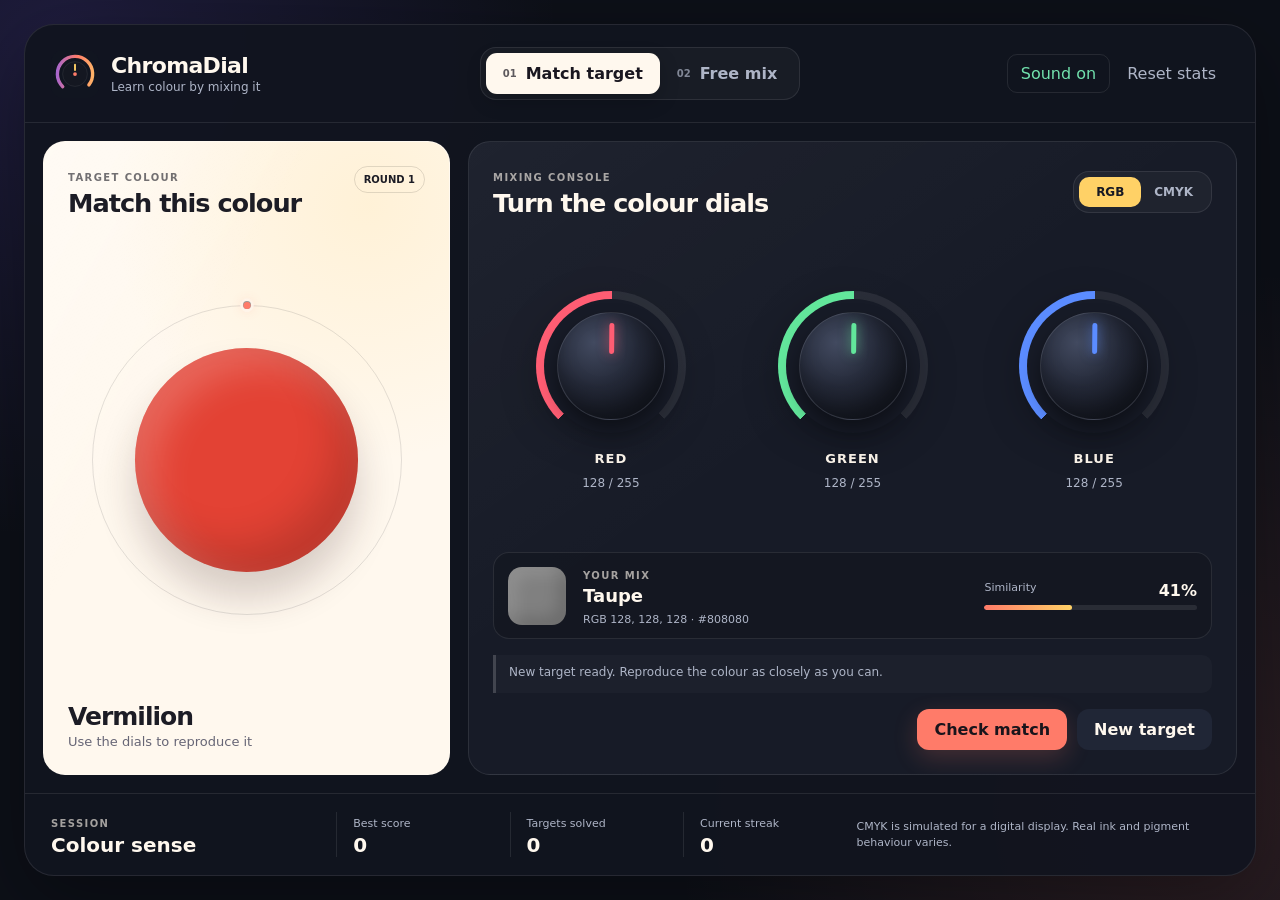
==== ChromaDial/index.html @ 20393825 "move files into ChromaDial folder" ====
<!doctype html>
<html lang="en">
<head>
  <meta charset="utf-8">
  <meta name="viewport" content="width=device-width, initial-scale=1">
  <meta name="theme-color" content="#10131d">
  <title>ChromaDial</title>
  <link rel="icon" href="assets/icon.svg" type="image/svg+xml">
  <link rel="stylesheet" href="styles.css">
</head>
<body>
  <main class="app-shell">
    <header class="topbar">
      <div class="brand" aria-label="ChromaDial home">
        <img src="assets/icon.svg" alt="" class="brand-icon">
        <div>
          <h1>ChromaDial</h1>
          <p>Learn colour by mixing it</p>
        </div>
      </div>

      <nav class="mode-switch" aria-label="Game mode">
        <button class="mode-button active" data-mode="match" type="button">
          <span class="mode-number">01</span>
          Match target
        </button>
        <button class="mode-button" data-mode="free" type="button">
          <span class="mode-number">02</span>
          Free mix
        </button>
      </nav>

      <div class="topbar-actions">
        <button id="soundButton" class="quiet-button sound-button" type="button" aria-label="Game sounds" aria-pressed="true" title="Turn game sounds off">
          Sound on
        </button>
        <button id="resetStatsButton" class="quiet-button" type="button" title="Reset saved statistics">
          Reset stats
        </button>
      </div>
    </header>

    <section class="workspace" aria-live="polite">
      <article class="colour-stage target-stage" id="targetStage">
        <div class="panel-heading">
          <div>
            <span class="eyebrow" id="stageEyebrow">TARGET COLOUR</span>
            <h2 id="stageTitle">Match this colour</h2>
          </div>
          <span class="round-chip" id="roundChip">ROUND 1</span>
        </div>

        <div class="colour-orbit target-orbit" id="targetOrbit">
          <div class="colour-disc" id="targetDisc"></div>
          <div class="orbit-ring"></div>
          <div class="orbit-runner orbit-runner-one" aria-hidden="true"><i></i></div>
          <div class="orbit-runner orbit-runner-two" aria-hidden="true"><i></i></div>
        </div>

        <div class="target-caption">
          <strong id="targetName">Loading…</strong>
          <span id="targetPrompt">Use the dials to reproduce it</span>
        </div>
      </article>

      <article class="mixer-panel">
        <div class="panel-heading mixer-heading">
          <div>
            <span class="eyebrow">MIXING CONSOLE</span>
            <h2>Turn the colour dials</h2>
          </div>
          <div class="model-switch" role="group" aria-label="Colour model">
            <button class="model-button active" data-model="rgb" type="button">RGB</button>
            <button class="model-button" data-model="cmyk" type="button">CMYK</button>
          </div>
        </div>

        <div id="knobRack" class="knob-rack" aria-label="Colour controls"></div>

        <div class="mix-readout">
          <div class="mixture-preview" id="mixturePreview" aria-label="Current mixed colour"></div>
          <div class="mix-data">
            <span class="eyebrow">YOUR MIX</span>
            <strong id="mixName">Slate</strong>
            <span id="mixValues">RGB 128, 128, 128 · #808080</span>
          </div>
          <div class="similarity-block" id="similarityBlock">
            <span>Similarity</span>
            <strong id="similarityValue">0%</strong>
            <div class="meter"><i id="similarityMeter"></i></div>
          </div>
        </div>

        <div class="feedback" id="feedback" data-tone="neutral">
          Turn a dial by dragging vertically, using the mouse wheel, or pressing the arrow keys.
        </div>

        <div class="action-row">
          <button id="randomiseButton" class="secondary-button" type="button">Random mix</button>
          <button id="checkButton" class="primary-button" type="button">Check match</button>
          <button id="newRoundButton" class="secondary-button" type="button">New target</button>
        </div>
      </article>
    </section>

    <footer class="stats-bar">
      <div class="stat-intro">
        <span class="eyebrow">SESSION</span>
        <strong>Colour sense</strong>
      </div>
      <div class="stat">
        <span>Best score</span>
        <strong id="bestStat">0</strong>
      </div>
      <div class="stat">
        <span>Targets solved</span>
        <strong id="solvedStat">0</strong>
      </div>
      <div class="stat">
        <span>Current streak</span>
        <strong id="streakStat">0</strong>
      </div>
      <p class="footer-note">CMYK is simulated for a digital display. Real ink and pigment behaviour varies.</p>
    </footer>
  </main>

  <canvas id="fireworksCanvas" class="fireworks-canvas" aria-hidden="true"></canvas>

  <script src="js/color-engine.js"></script>
  <script src="js/sound-effects.js"></script>
  <script src="js/app.js"></script>
</body>
</html>
---- ChromaDial/styles.css ----
:root {
  color-scheme: dark;
  --bg: #0d1018;
  --surface: #171b27;
  --surface-2: #202636;
  --cream: #fff8ee;
  --muted: #aeb5c7;
  --line: rgba(255, 255, 255, 0.09);
  --accent: #ff7b69;
  --accent-2: #ffd166;
  --good: #71e1ad;
  --danger: #ff6f91;
  --shadow: 0 24px 80px rgba(0, 0, 0, 0.35);
}

* { box-sizing: border-box; }

html, body { min-height: 100%; }

body {
  margin: 0;
  min-width: 760px;
  min-height: 640px;
  overflow: auto;
  font-family: "Segoe UI Variable", "Segoe UI", system-ui, sans-serif;
  color: var(--cream);
  background:
    radial-gradient(circle at 5% 5%, rgba(123, 92, 255, 0.16), transparent 31rem),
    radial-gradient(circle at 95% 90%, rgba(255, 123, 105, 0.13), transparent 34rem),
    var(--bg);
}

button { font: inherit; }

button:focus-visible,
[role="slider"]:focus-visible {
  outline: 3px solid rgba(255, 209, 102, 0.75);
  outline-offset: 4px;
}

.app-shell {
  width: min(1480px, calc(100vw - 48px));
  min-height: calc(100vh - 48px);
  margin: 24px auto;
  display: grid;
  grid-template-rows: auto 1fr auto;
  background: rgba(17, 21, 31, 0.94);
  border: 1px solid var(--line);
  border-radius: 30px;
  box-shadow: var(--shadow);
  overflow: hidden;
}

.topbar {
  min-height: 98px;
  display: grid;
  grid-template-columns: 1fr auto 1fr;
  align-items: center;
  gap: 22px;
  padding: 18px 26px;
  border-bottom: 1px solid var(--line);
}

.brand { display: flex; align-items: center; gap: 12px; }
.brand-icon { width: 48px; height: 48px; }
.brand h1 { margin: 0; font-size: 22px; letter-spacing: -0.03em; }
.brand p { margin: 2px 0 0; color: var(--muted); font-size: 12px; }

.mode-switch,
.model-switch {
  display: flex;
  padding: 5px;
  border: 1px solid var(--line);
  border-radius: 16px;
  background: rgba(255, 255, 255, 0.035);
}

.mode-button,
.model-button,
.quiet-button,
.secondary-button,
.primary-button {
  border: 0;
  cursor: pointer;
  transition: transform 150ms ease, background 150ms ease, color 150ms ease, box-shadow 150ms ease;
}

.mode-button {
  display: flex;
  align-items: center;
  gap: 9px;
  padding: 11px 17px;
  border-radius: 11px;
  color: var(--muted);
  background: transparent;
  font-weight: 650;
}

.mode-button.active {
  color: #1a1720;
  background: var(--cream);
  box-shadow: 0 7px 20px rgba(0, 0, 0, 0.2);
}

.mode-number { font-size: 10px; opacity: 0.7; }

.quiet-button {
  justify-self: end;
  padding: 9px 13px;
  border-radius: 10px;
  color: var(--muted);
  background: transparent;
}

.quiet-button:hover { color: var(--cream); background: rgba(255,255,255,0.06); }

.topbar-actions { display: flex; align-items: center; justify-self: end; gap: 4px; white-space: nowrap; }
.sound-button { border: 1px solid var(--line); }
.sound-button[aria-pressed="true"] { color: var(--good); }
.sound-button:disabled { cursor: default; opacity: 0.6; }

.workspace {
  display: grid;
  grid-template-columns: minmax(320px, 0.9fr) minmax(540px, 1.7fr);
  gap: 18px;
  padding: 18px;
}

.colour-stage,
.mixer-panel {
  position: relative;
  min-height: 500px;
  border: 1px solid var(--line);
  border-radius: 22px;
  overflow: hidden;
}

.colour-stage {
  display: grid;
  grid-template-rows: auto 1fr auto;
  padding: 24px;
  color: #1c1c25;
  background: var(--cream);
}

.colour-stage::before {
  content: "";
  position: absolute;
  inset: 0;
  background:
    linear-gradient(120deg, rgba(255,255,255,0.38), transparent 35%),
    radial-gradient(circle at 80% 10%, rgba(255, 209, 102, 0.17), transparent 16rem);
  pointer-events: none;
}

.panel-heading {
  position: relative;
  z-index: 2;
  display: flex;
  align-items: flex-start;
  justify-content: space-between;
  gap: 16px;
}

.panel-heading h2 { margin: 3px 0 0; font-size: clamp(20px, 2vw, 29px); letter-spacing: -0.04em; }
.eyebrow { font-size: 10px; font-weight: 800; letter-spacing: 0.14em; opacity: 0.62; }
.round-chip { padding: 7px 9px; border: 1px solid rgba(0,0,0,0.12); border-radius: 999px; font-size: 10px; font-weight: 750; }

.colour-orbit {
  position: relative;
  align-self: center;
  justify-self: center;
  width: min(26vw, 310px);
  aspect-ratio: 1;
  display: grid;
  place-items: center;
}

.colour-disc {
  width: 72%;
  aspect-ratio: 1;
  border-radius: 50%;
  background: #d75b72;
  box-shadow:
    inset 18px 18px 38px rgba(255,255,255,0.2),
    inset -20px -24px 40px rgba(0,0,0,0.16),
    0 26px 38px rgba(56, 28, 35, 0.2);
}

.orbit-ring {
  position: absolute;
  inset: 0;
  border: 1px solid rgba(25, 25, 35, 0.12);
  border-radius: 50%;
}

.orbit-runner {
  position: absolute;
  inset: 0;
  border-radius: 50%;
  pointer-events: none;
  will-change: transform;
}

.orbit-runner i {
  position: absolute;
  top: -4px;
  left: 50%;
  width: 8px;
  height: 8px;
  border-radius: 50%;
  background: #1c1c25;
  box-shadow: 0 0 0 3px rgba(255, 248, 238, 0.55);
  transform: translateX(-50%);
}

.orbit-runner-one {
  animation: orbitOne 8.5s linear infinite;
}

.orbit-runner-two {
  animation: orbitTwo 11.5s linear infinite;
}

.orbit-runner-two i {
  width: 7px;
  height: 7px;
  top: -3.5px;
  background: var(--accent);
  box-shadow: 0 0 0 3px rgba(255, 248, 238, 0.55), 0 0 12px rgba(255, 123, 105, 0.45);
}

.target-caption { position: relative; z-index: 2; }
.target-caption strong { display: block; font-size: 25px; letter-spacing: -0.04em; }
.target-caption span { color: #666575; font-size: 13px; }

.mixer-panel {
  padding: 24px;
  display: grid;
  grid-template-rows: auto minmax(220px, 1fr) auto auto auto;
  gap: 16px;
  background:
    linear-gradient(145deg, rgba(255,255,255,0.035), transparent 45%),
    var(--surface);
}

.mixer-heading { align-items: center; }
.model-button { min-width: 62px; padding: 8px 13px; border-radius: 10px; color: var(--muted); background: transparent; font-size: 12px; font-weight: 800; }
.model-button.active { color: #171923; background: var(--accent-2); }

.knob-rack {
  display: flex;
  align-items: center;
  justify-content: space-around;
  gap: 14px;
  padding: 12px 4px 2px;
}

.knob-control {
  --channel: #ff7b69;
  width: min(150px, 22%);
  min-width: 112px;
  display: grid;
  justify-items: center;
  gap: 10px;
  user-select: none;
}

.knob-wrap {
  position: relative;
  width: 100%;
  aspect-ratio: 1;
  display: grid;
  place-items: center;
  cursor: ns-resize;
  touch-action: none;
}

.knob-track {
  position: absolute;
  inset: 0;
  border-radius: 50%;
  background: conic-gradient(from 225deg, var(--channel) 0deg var(--fill-angle), rgba(255,255,255,0.08) var(--fill-angle) 270deg, transparent 270deg 360deg);
  filter: drop-shadow(0 10px 18px rgba(0,0,0,0.22));
}

.knob-track::after {
  content: "";
  position: absolute;
  inset: 8px;
  border-radius: 50%;
  background: var(--surface);
}

.knob-face {
  position: relative;
  width: 72%;
  aspect-ratio: 1;
  border: 1px solid rgba(255,255,255,0.1);
  border-radius: 50%;
  background: radial-gradient(circle at 34% 28%, #424a60 0, #242938 43%, #11141d 100%);
  box-shadow: inset -10px -14px 25px rgba(0,0,0,0.38), 0 10px 18px rgba(0,0,0,0.4);
  transform: rotate(var(--angle));
}

.knob-face::before {
  content: "";
  position: absolute;
  width: 5px;
  height: 30%;
  left: calc(50% - 2.5px);
  top: 9%;
  border-radius: 999px;
  background: var(--channel);
  box-shadow: 0 0 12px color-mix(in srgb, var(--channel), transparent 35%);
}

.knob-label { font-size: 13px; font-weight: 800; letter-spacing: 0.08em; }
.knob-value { color: var(--muted); font-variant-numeric: tabular-nums; font-size: 12px; }

.mix-readout {
  min-height: 82px;
  display: grid;
  grid-template-columns: 60px minmax(160px, 1fr) minmax(130px, 0.55fr);
  align-items: center;
  gap: 15px;
  padding: 11px 14px;
  border: 1px solid var(--line);
  border-radius: 16px;
  background: rgba(0,0,0,0.13);
}

.mixture-preview { width: 58px; aspect-ratio: 1; border-radius: 14px; background: #808080; box-shadow: inset 8px 8px 15px rgba(255,255,255,0.12), inset -8px -8px 15px rgba(0,0,0,0.15); }
.mix-data strong { display: block; margin: 2px 0; font-size: 18px; }
.mix-data > span:last-child { color: var(--muted); font-size: 11px; }
.similarity-block { display: grid; grid-template-columns: 1fr auto; gap: 5px 12px; color: var(--muted); font-size: 11px; }
.similarity-block strong { color: var(--cream); font-size: 16px; }
.meter { grid-column: 1 / -1; height: 5px; border-radius: 10px; overflow: hidden; background: rgba(255,255,255,0.09); }
.meter i { display: block; width: 0; height: 100%; border-radius: inherit; background: linear-gradient(90deg, var(--accent), var(--accent-2)); transition: width 180ms ease; }

.feedback { min-height: 38px; padding: 10px 13px; border-left: 3px solid rgba(255,255,255,0.17); color: var(--muted); background: rgba(255,255,255,0.025); border-radius: 0 10px 10px 0; font-size: 12px; }
.feedback[data-tone="good"] { border-color: var(--good); color: #bcf4d8; }
.feedback[data-tone="warn"] { border-color: var(--accent-2); color: #ffe2a0; }

.action-row { display: flex; justify-content: flex-end; gap: 10px; }
.primary-button, .secondary-button { padding: 11px 17px; border-radius: 12px; font-weight: 750; }
.primary-button { color: #19141b; background: var(--accent); box-shadow: 0 8px 24px rgba(255, 123, 105, 0.2); }
.secondary-button { color: var(--cream); background: var(--surface-2); }
.primary-button:hover, .secondary-button:hover { transform: translateY(-1px); }

.stats-bar {
  min-height: 82px;
  display: grid;
  grid-template-columns: 1.1fr repeat(3, 0.65fr) 1.5fr;
  align-items: center;
  gap: 12px;
  padding: 15px 26px;
  border-top: 1px solid var(--line);
}

.stat-intro strong, .stat strong { display: block; margin-top: 2px; font-size: 20px; }
.stat { padding-left: 16px; border-left: 1px solid var(--line); }
.stat span, .footer-note { color: var(--muted); font-size: 11px; }
.footer-note { margin: 0; line-height: 1.45; }

body.free-mode .target-stage { background: #dfe9f5; }
body.free-mode #similarityBlock,
body.free-mode #checkButton,
body.free-mode #newRoundButton,
body:not(.free-mode) #randomiseButton { display: none; }

@keyframes orbitOne {
  from { transform: rotate(-90deg); }
  to { transform: rotate(270deg); }
}

@keyframes orbitTwo {
  from { transform: rotate(110deg); }
  to { transform: rotate(470deg); }
}

.fireworks-canvas {
  position: fixed;
  inset: 0;
  z-index: 9999;
  width: 100vw;
  height: 100vh;
  pointer-events: none;
  opacity: 0;
  transition: opacity 120ms ease;
}

.fireworks-canvas.active {
  opacity: 1;
}

@media (max-width: 980px) {
  .app-shell { width: calc(100vw - 24px); margin: 12px; }
  .topbar { grid-template-columns: 1fr auto; }
  .mode-switch { grid-row: 2; grid-column: 1 / -1; justify-self: center; }
  .workspace { grid-template-columns: 1fr; }
  .colour-stage { min-height: 340px; grid-template-columns: 1fr 1fr; grid-template-rows: auto 1fr; }
  .colour-orbit { width: 230px; grid-row: 1 / 3; grid-column: 2; }
  .target-caption { align-self: end; }
  .stats-bar { grid-template-columns: repeat(4, 1fr); }
  .footer-note { grid-column: 1 / -1; }
}
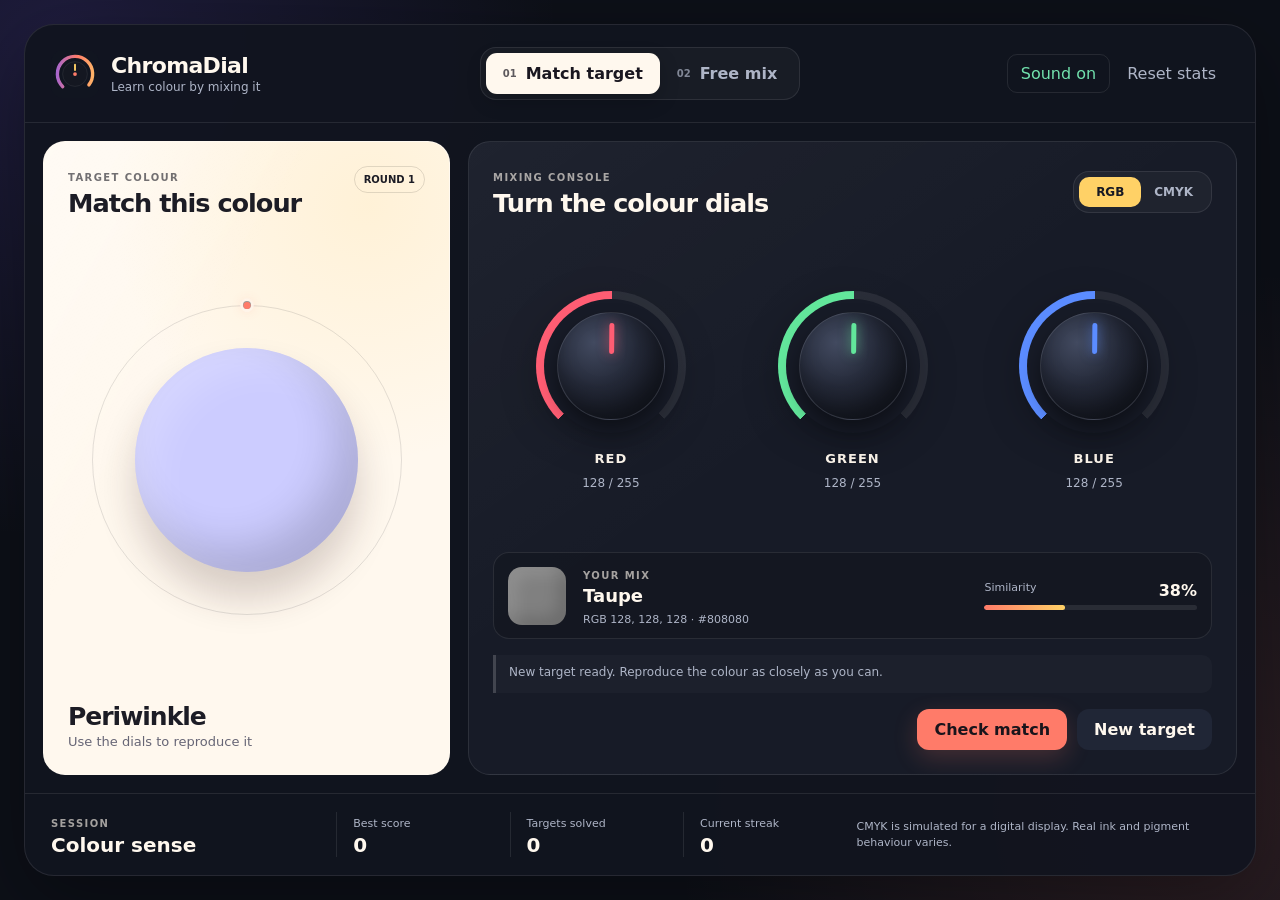
==== commit 4dfc244b: "Integrate ESP32 admin panel and align BLE firmware identity characteristic" ====
--- a/ChromaDial/index.html
+++ b/ChromaDial/index.html
@@ -7,6 +7,7 @@
   <title>ChromaDial</title>
   <link rel="icon" href="assets/icon.svg" type="image/svg+xml">
   <link rel="stylesheet" href="styles.css">
+  <link rel="stylesheet" href="admin.css">
 </head>
 <body>
   <main class="app-shell">
@@ -129,5 +130,6 @@
   <script src="js/color-engine.js"></script>
   <script src="js/sound-effects.js"></script>
   <script src="js/app.js"></script>
+  <script src="js/admin-device.js"></script>
 </body>
 </html>
--- a/ChromaDial/admin.css
+++ b/ChromaDial/admin.css
@@ -0,0 +1,91 @@
+/* The hardware console is deliberately separate from the ordinary game UI. */
+.admin-dialog {
+  width: min(620px, calc(100vw - 28px));
+  max-height: min(90vh, 840px);
+  overflow-y: auto;
+  padding: 0 24px 24px;
+  color: #fff8ee;
+  border: 1px solid rgba(255,255,255,.16);
+  border-radius: 22px;
+  background: #191f2b;
+  box-shadow: 0 30px 110px #000a;
+  font: 14px/1.5 "Segoe UI", system-ui, sans-serif;
+}
+.admin-dialog::backdrop { background: rgba(3,5,11,.82); }
+.admin-dialog [hidden] { display: none !important; }
+.admin-header {
+  display: flex;
+  justify-content: space-between;
+  align-items: flex-start;
+  gap: 16px;
+  padding: 24px 0 16px;
+  border-bottom: 1px solid #ffffff20;
+  margin-bottom: 18px;
+}
+.admin-header h2 { margin: 3px 0 0; font-size: 24px; line-height: 1.15; }
+.admin-eyebrow { color: #ffd166; font-size: 10px; font-weight: 800; letter-spacing: .16em; }
+.admin-close {
+  border: none;
+  border-radius: 12px;
+  background: #ffffff17;
+  color: #fff8ee;
+  font-size: 27px;
+  width: 40px;
+  height: 40px;
+  cursor: pointer;
+}
+.admin-form { display: grid; gap: 16px; }
+.admin-form label { display: grid; gap: 7px; font-weight: 650; }
+.admin-form input {
+  width: 100%;
+  min-width: 0;
+  border: 1px solid #ffffff30;
+  border-radius: 10px;
+  background: #0f1420;
+  color: #fff;
+  padding: 11px 12px;
+  font: inherit;
+}
+.admin-hint { color: #c5ccdb; font-size: 12px; line-height: 1.6; }
+.admin-dialog button { cursor: pointer; font: inherit; }
+.admin-dialog button:disabled { opacity: .48; cursor: not-allowed; }
+.admin-primary, .admin-secondary {
+  border: 1px solid transparent;
+  padding: 11px 12px;
+  border-radius: 10px;
+  font-weight: 700 !important;
+}
+.admin-primary { color: #181620; background: #ffd166; }
+.admin-secondary { color: #f6f2f0; background: #2c3547; border-color: #ffffff18; }
+.admin-controls { display: grid; grid-template-columns: repeat(2, minmax(0,1fr)); gap: 10px; margin: 18px 0; }
+.admin-connection {
+  display: flex;
+  align-items: center;
+  gap: 12px;
+  border: 1px solid #ffffff25;
+  background: #101622;
+  padding: 14px;
+  border-radius: 12px;
+  margin: 16px 0;
+}
+.admin-connection strong { display: block; overflow-wrap: anywhere; }
+.admin-connection small { display: block; color: #bbc4d8; margin-top: 3px; }
+.admin-led { width: 12px; height: 12px; background: #667187; border-radius: 50%; flex-shrink: 0; }
+.admin-led.active { background: #71e1ad; box-shadow: 0 0 15px #71e1ad; }
+.admin-check { display: flex; align-items: center; gap: 8px; padding: 8px 0; cursor: pointer; }
+.admin-check input { width: 17px; height: 17px; accent-color: #ffd166; }
+.admin-rgb { display: flex; align-items: center; gap: 12px; background: #101622; border-radius: 12px; padding: 12px; margin: 14px 0; }
+.admin-rgb span { color: #bfc8da; }
+.admin-rgb strong { margin-left: auto; font-variant-numeric: tabular-nums; white-space: nowrap; }
+.admin-rgb i { display: block; width: 32px; height: 32px; border-radius: 8px; border: 1px solid #ffffff35; flex-shrink: 0; }
+.admin-tests { display: flex; flex-wrap: wrap; gap: 8px; }
+.admin-tests button { background: #303c50; color: white; border: 1px solid #ffffff18; border-radius: 9px; padding: 8px 13px; }
+.admin-status { color: #ffce7a; min-height: 1.5em; }
+.admin-status.is-error { color: #ff8f9f; }
+.admin-note { font-size: 11px; color: #9da9c2; padding-top: 14px; border-top: 1px solid #ffffff16; line-height: 1.5; }
+@media (max-width: 520px) {
+  .admin-dialog { padding: 0 15px 16px; }
+  .admin-controls { grid-template-columns: 1fr; }
+  .admin-header h2 { font-size: 20px; }
+  .admin-rgb { flex-wrap: wrap; }
+}
